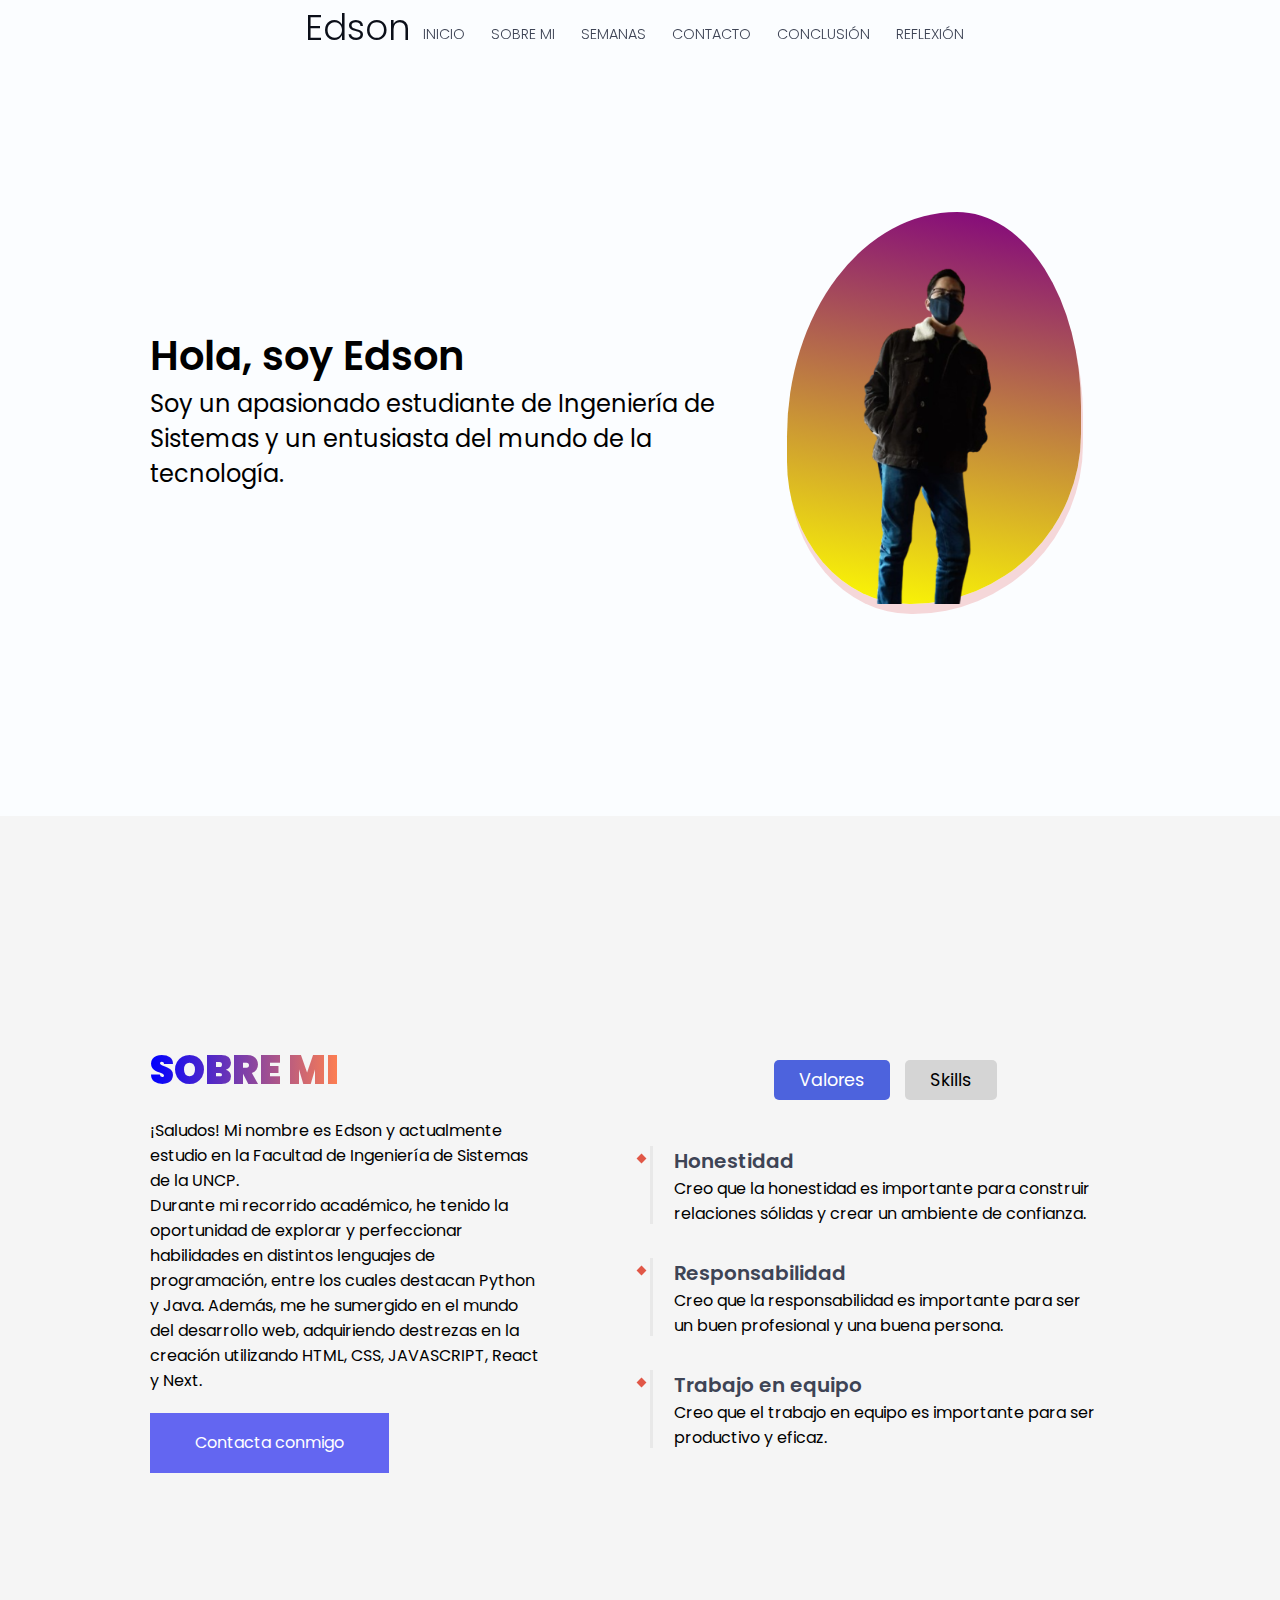
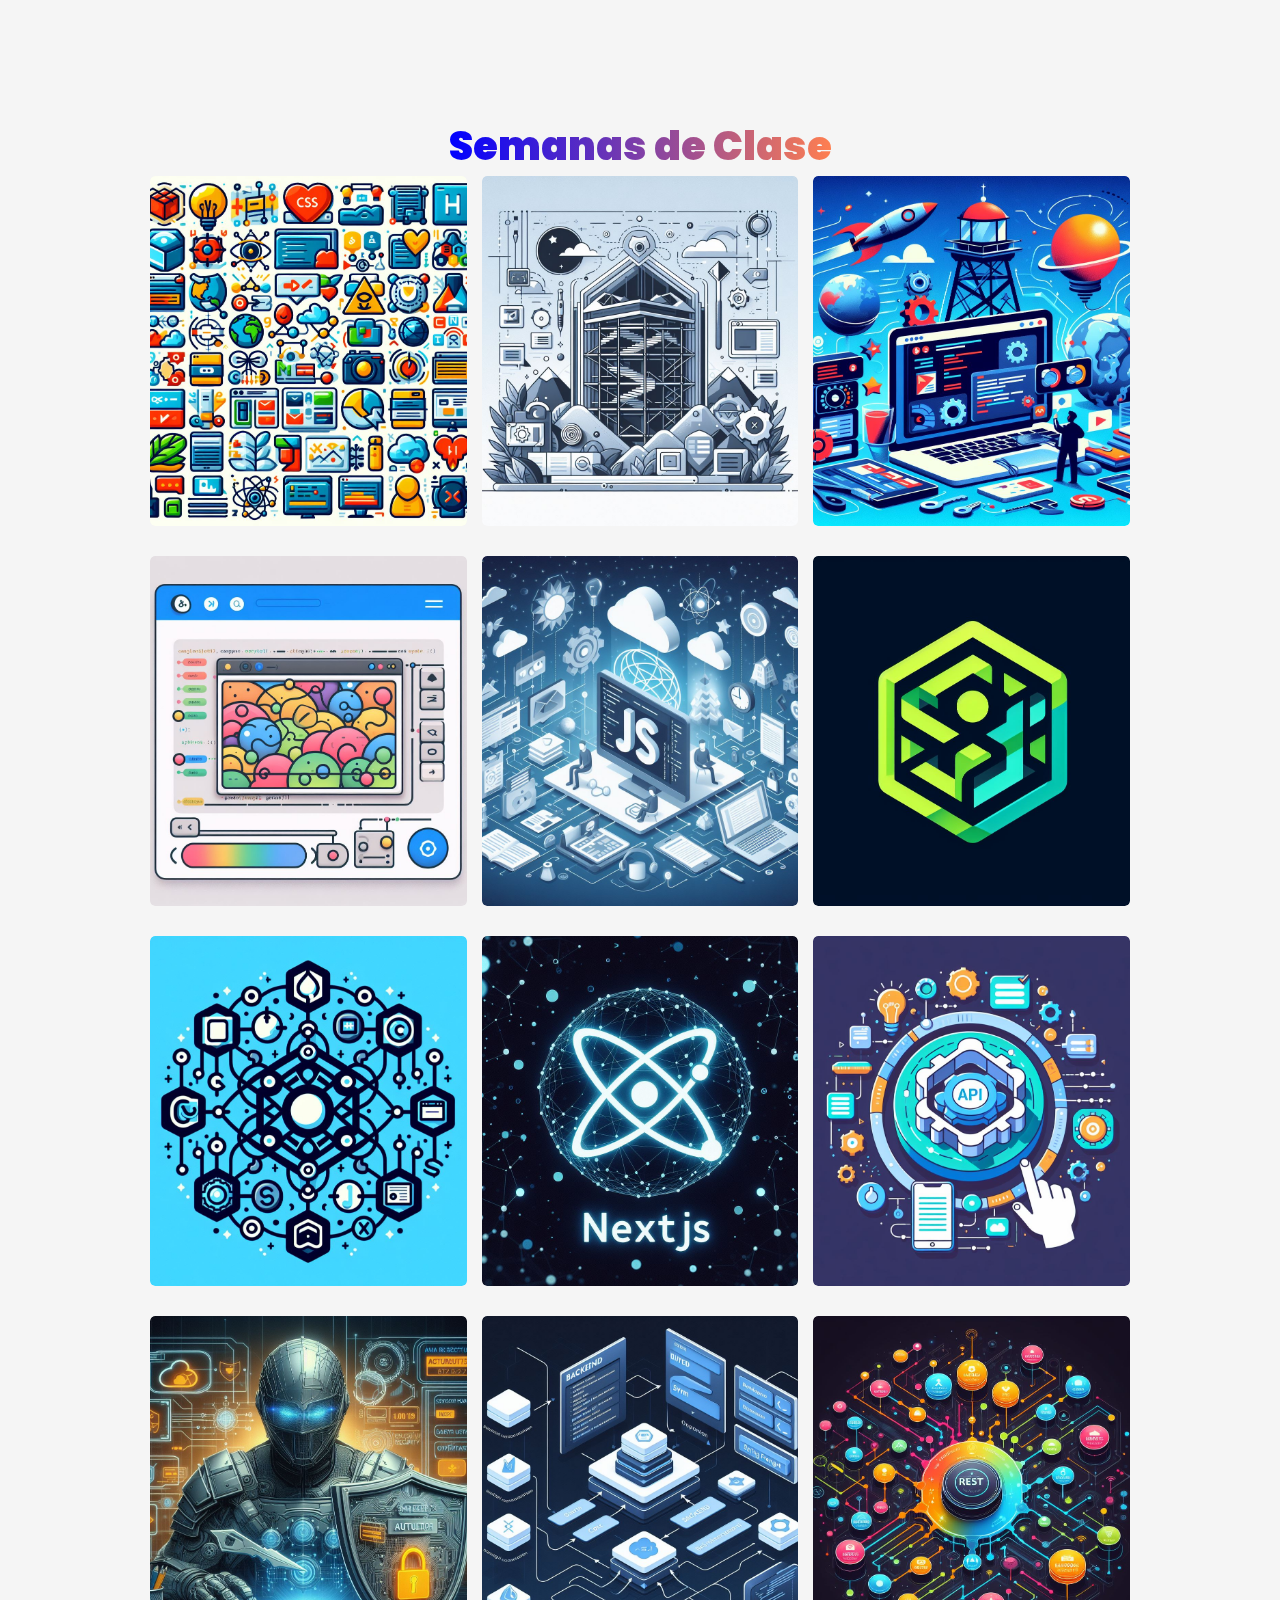
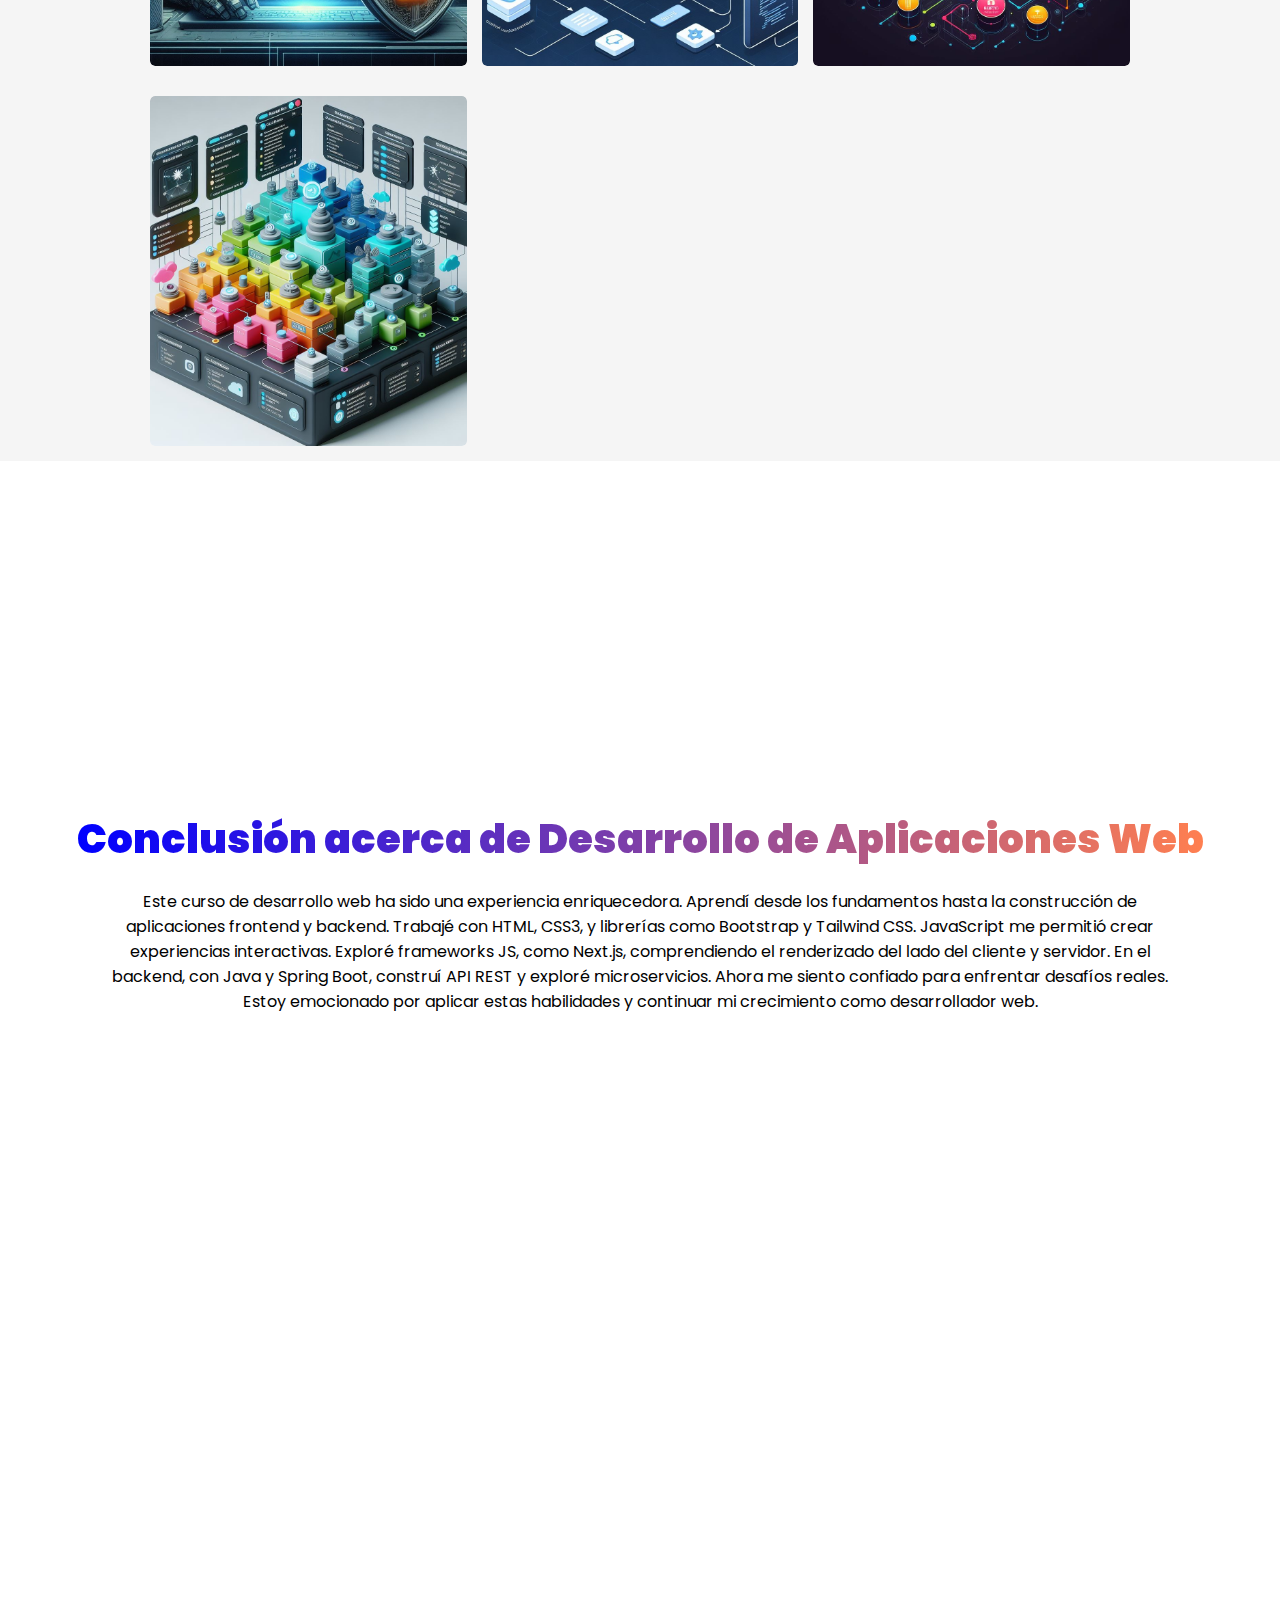
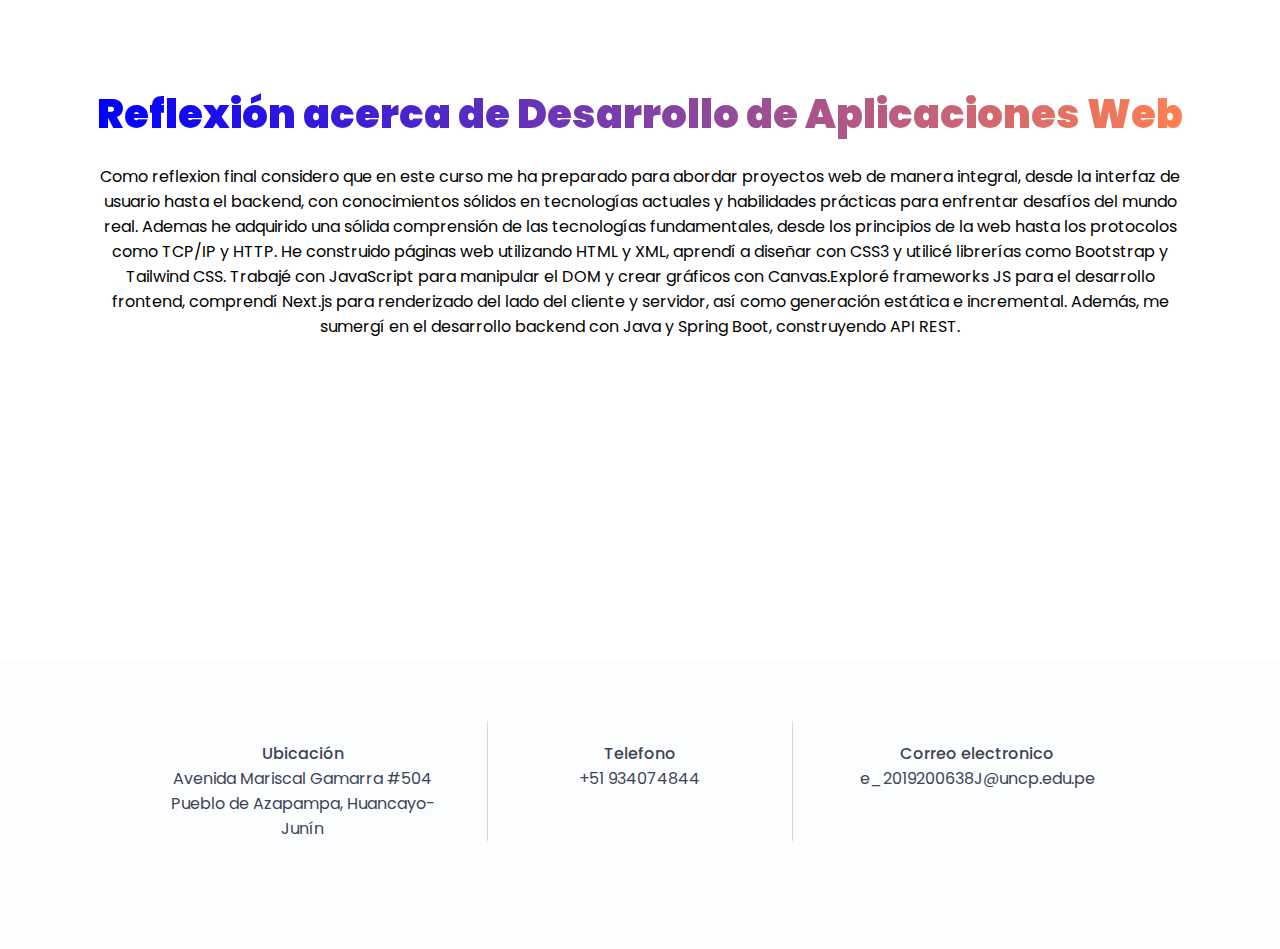
==== index.html @ ed5ff0eb "Add files via upload" ====
<!DOCTYPE html>
<html lang="en">

<head>
    <meta charset="UTF-8">
    <meta http-equiv="X-UA-Compatible" content="IE=edge">
    <meta name="viewport" content="width=device-width, initial-scale=1.0">
    <link rel="stylesheet" href="https://cdn.lineicons.com/4.0/lineicons.css" />
    <link rel="icon" href="./image/Favicon.ico" type="image/x-icon">
    <link rel="stylesheet" href="styles.css">
    <title>Portafolio Ambrosio Carrasco</title>
</head>

<body>
    <!-- Header I0 -->
    <header>
        <div class="portfolio-container">
            <div class="portfolio-row header-wrap">
                <div class="brand-name">
                    <a href="#about" class="logo">Edson</a>
                </div>
                <!-- Navegación I0 -->
                <div class="portfolio-navbar">
                    <ul>
                        <li>
                            <a href="#about" class="navbar-link">Inicio</a>
                        </li>
                        <li>
                            <a href="#resume" class="navbar-link">Sobre Mi</a>
                        </li>
                        <li>
                            <a href="#proyects" class="navbar-link">Semanas</a>
                        </li>
                        <li>
                            <a href="#contact" class="navbar-link">Contacto</a>
                        </li>
                        <li>
                            <a href="#conclusion" class="navbar-link">Conclusión</a>
                        </li>
                        <li>
                            <a href="#reflexion" class="navbar-link">Reflexión</a>
                        </li>
                    </ul>
                </div>
                <!-- Navegación IF -->
                <div class="navbar-toggle">
                    <i class="lni lni-grid-alt"></i>
                </div>
            </div>
        </div>
    </header>
    <!-- Header IF -->
    <!-- Sección Sobre Mi I0-->
    <section id="about">
        <div class="portfolio-container">
            <div class="portfolio-row about-content">
                <!-- Presentación e Introducción I0-->
                <div class="about-intro">
                    <div class="about-text">
                        <h1>Hola, soy Edson </h1>
                        <p>Soy un apasionado estudiante de Ingeniería de Sistemas y un entusiasta del mundo de la
                            tecnología.</p>
                    </div>
                </div>
                <!-- Presentación e Introducción IF-->
                <div class="about-image">
                    <img src="image/profile.png" alt="perfil">
                </div>
            </div>
        </div>
    </section>
    <!-- Sección Sobre Mi IF-->
    <!-- Descripción I0 -->
    <section id="resume">
        <div class="portfolio-container">
            <div class="portfolio-row">
                <!-- Descripción sobre mi I0 -->
                <div class="resume-intro">
                    <h2><strong>SOBRE MI</strong></h2>
                    <div class="resume-text">
                        <p>¡Saludos! Mi nombre es Edson y actualmente estudio en la Facultad de Ingeniería de Sistemas
                            de la UNCP. <br>
                            Durante mi recorrido académico, he tenido la oportunidad de explorar y perfeccionar
                            habilidades en distintos lenguajes de programación, entre los cuales destacan Python y Java.
                            Además, me he sumergido en el mundo del desarrollo web, adquiriendo destrezas en la creación
                            utilizando HTML, CSS, JAVASCRIPT, React y Next.</p>
                    </div>
                    <div class="hello-btn">
                        <a href="#contact">Contacta conmigo</a>
                    </div>
                </div>
                <!-- Descripción sobre mi IF-->
                <!-- Resumen Body I0-->
                <div class="resume-body">
                    <h2><strong>Valores y Skills</strong></h2>
                    <!-- Encabezado de las skills y valores -->
                    <div class="resume-heading">
                        <button class="btn active" type="button" data-id="valores">Valores</button>
                        <button class="btn" type="button" data-id="skills">Skills</button>
                    </div>
                    <!-- Pestaña de Valores y Skills -->
                    <div class="resume-tab active" id="valores">
                        <div class="qualification-content">
                            <h4 class="course">Honestidad</h4>
                            <p class="institution">Creo que la honestidad es importante para construir relaciones
                                sólidas y crear un ambiente de confianza.</p>
                        </div>
                        <div class="qualification-content">
                            <h4 class="course">Responsabilidad</h4>
                            <p class="institution">Creo que la responsabilidad es importante para ser un buen
                                profesional y una buena persona.</p>
                        </div>
                        <div class="qualification-content">
                            <h4 class="course">Trabajo en equipo</h4>
                            <p class="institution">Creo que el trabajo en equipo es importante para ser productivo y
                                eficaz.</p>
                        </div>
                    </div>
                    <div class="resume-tab" id="skills">
                        <div class="bar-content">
                            <div class="bar-heading">
                                <div class="bar-title">HTML</div>
                                <div class="bar-percentage">70%</div>
                            </div>
                            <div class="bar-progress">
                                <div class="progress-bar" style="width: 70%;"></div>
                            </div>
                        </div>
                        <div class="bar-content">
                            <div class="bar-heading">
                                <div class="bar-title">CSS</div>
                                <div class="bar-percentage">85%</div>
                            </div>
                            <div class="bar-progress">
                                <div class="progress-bar" style="width: 85%;"></div>
                            </div>
                        </div>
                        <div class="bar-content">
                            <div class="bar-heading">
                                <div class="bar-title">JavaScript</div>
                                <div class="bar-percentage">65%</div>
                            </div>
                            <div class="bar-progress">
                                <div class="progress-bar" style="width: 65%;"></div>
                            </div>
                        </div>
                        <div class="bar-content">
                            <div class="bar-heading">
                                <div class="bar-title">React</div>
                                <div class="bar-percentage">50%</div>
                            </div>
                            <div class="bar-progress">
                                <div class="progress-bar" style="width: 50%;"></div>
                            </div>
                        </div>
                    </div>
                    <!-- Pestana de valores y skills -->
                </div>
            </div>
        </div>
    </section>
    <!-- Descripción IF -->
    <!-- Las semanas I0-->
    <section id="proyects">
        <div class="portfolio-container">
            <div class="portfolio-row filter-wrap">
                <h2><strong>Semanas de Clase</strong></h2>

            </div>
            <!-- Semanas main I0 -->
            <div class="portfolio-wrapper">
                <!-- Semanas individuales agrupadas en filas -->
                <div class="portfolio-col">
                    <a href="semanas/semana1.html" class="portfolio-item desing">
                        <img src="image/S1.jpg" alt="">
                        <div class="portfolio-item-content">
                            <div class="portfolio-title">
                                <h4><strong>Semana 1</strong></h4>
                                <p>Fundamentos de las Tecnologías Web</p>
                            </div>
                        </div>
                    </a>
                </div>
                <div class="portfolio-col">
                    <a href="semanas/semana2.html" class="portfolio-item desing">
                        <img src="image/S2.jpg" alt="">
                        <div class="portfolio-item-content">
                            <div class="portfolio-title">
                                <h4><strong>Semana 2</strong></h4>
                                <p>Contrucción y Diseño de una paginaweb con html, xml y css</p>
                            </div>
                        </div>
                    </a>
                </div>
                <div class="portfolio-col">
                    <a href="semanas/semana3.html" class="portfolio-item desing">
                        <img src="image/S3.jpg" alt="">
                        <div class="portfolio-item-content">
                            <div class="portfolio-title">
                                <h4><strong>Semana 3</strong></h4>
                                <p>Desarrollo de página web Front-End con CSS Bootstrap y Tailwind</p>
                            </div>
                        </div>
                    </a>
                </div>
                <div class="portfolio-col">
                    <a href="semanas/semana4.html" class="portfolio-item desing">
                        <img src="image/S4.jpg" alt="">
                        <div class="portfolio-item-content">
                            <div class="portfolio-title">
                                <h4><strong>Semana 4</strong></h4>
                                <p>Desarrollo de páginas web Front-End con JavaScript</p>
                            </div>
                        </div>
                    </a>
                </div>
                <div class="portfolio-col">
                    <a href="semanas/semana5.html" class="portfolio-item desing">
                        <img src="image/S5.jpg" alt="">
                        <div class="portfolio-item-content">
                            <div class="portfolio-title">
                                <h4><strong>Semana 5</strong></h4>
                                <p>Desarrollo de páginas web Front-End con JavaScript</p>
                            </div>
                        </div>
                    </a>
                </div>
                <div class="portfolio-col">
                    <a href="semanas/semana6.html" class="portfolio-item desing">
                        <img src="image/S6.jpg" alt="">
                        <div class="portfolio-item-content">
                            <div class="portfolio-title">
                                <h4><strong>Semana 6</strong></h4>
                                <p>Desarrollar aplicaciones con Eventos, Condicionales y Bucles con Framework JS</p>
                            </div>
                        </div>
                    </a>
                </div>
                <div class="portfolio-col">
                    <a href="semanas/semana7.html" class="portfolio-item desing">
                        <img src="image/S7.jpg" alt="">
                        <div class="portfolio-item-content">
                            <div class="portfolio-title">
                                <h4><strong>Semana 7</strong></h4>
                                <p>'PRIMER CONSOLIDADO</p>
                            </div>
                        </div>
                    </a>
                </div>
                <div class="portfolio-col">
                    <a href="semanas/semana9.html" class="portfolio-item desing">
                        <img src="image/S9.jpg" alt="">
                        <div class="portfolio-item-content">
                            <div class="portfolio-title">
                                <h4><strong>Semana 9</strong></h4>
                                <p>Next JS – CSR / SSR
                                </p>
                            </div>
                        </div>
                    </a>
                </div>
                <div class="portfolio-col">
                    <a href="semanas/semana10.html" class="portfolio-item desing">
                        <img src="image/S10.jpg" alt="">
                        <div class="portfolio-item-content">
                            <div class="portfolio-title">
                                <h4><strong>Semana 10</strong></h4>
                                <p>Next JS – CSR / SSR: Static Generate – Static Regeneratión </p>
                            </div>
                        </div>
                    </a>
                </div>
                <div class="portfolio-col">
                    <a href="semanas/semana11.html" class="portfolio-item desing">
                        <img src="image/S11.jpg" alt="">
                        <div class="portfolio-item-content">
                            <div class="portfolio-title">
                                <h4><strong>Semana 11</strong></h4>
                                <p>Server Side Props: Next Auth</p>
                            </div>
                        </div>
                    </a>
                </div>
                <div class="portfolio-col">
                    <a href="semanas/semana12.html" class="portfolio-item desing">
                        <img src="image/S12.jpg" alt="">
                        <div class="portfolio-item-content">
                            <div class="portfolio-title">
                                <h4><strong>Semana 12</strong></h4>
                                <p>Desarrollo backend: Desarrollar Aplicaciones con Spring Core y Spring Boot
                            </div>
                        </div>
                    </a>
                </div>
                <div class="portfolio-col">
                    <a href="semanas/semana13.html" class="portfolio-item desing">
                        <img src="image/S13.jpg" alt="">
                        <div class="portfolio-item-content">
                            <div class="portfolio-title">
                                <h4><strong>Semana 13</strong></h4>
                                <p>Desarrollar API Rest con Spring.</p>
                            </div>
                        </div>
                    </a>
                </div>
                <div class="portfolio-col">
                    <a href="semanas/semana14.html" class="portfolio-item desing">
                        <img src="image/S14.jpg" alt="">
                        <div class="portfolio-item-content">
                            <div class="portfolio-title">
                                <h4><strong>Semana 14</strong></h4>
                                <p>Registro de Microservicios en Eureka:Consumo de un Microservicio </p>
                            </div>
                        </div>
                    </a>
                </div>
            </div>
            <!-- Semanas main IF -->
        </div>
    </section>
    <!-- Las semanas IF-->
    <!-- CONCLUSIONES -->
    <section id="conclusion" class="centrado">
        <h2><strong>Conclusión acerca de Desarrollo de Aplicaciones Web </strong></h2>
        <p>
            Este curso de desarrollo web ha sido una experiencia enriquecedora. Aprendí desde los fundamentos hasta la
            construcción de aplicaciones frontend y backend. Trabajé con HTML, CSS3, y librerías como Bootstrap y
            Tailwind CSS. JavaScript me permitió crear experiencias interactivas.
            Exploré frameworks JS, como Next.js, comprendiendo el renderizado del lado del cliente y servidor. En el
            backend, con Java y Spring Boot, construí API REST y exploré microservicios. Ahora me siento confiado para
            enfrentar desafíos reales. Estoy emocionado por aplicar estas habilidades y continuar mi crecimiento como
            desarrollador web.
        </p>
    </section>
    <!-- REFLEXIONES -->
    <section id="reflexion" class="centrado">
        <h2><strong>Reflexión acerca de Desarrollo de Aplicaciones Web</strong></h2>
        <p> Como reflexion final considero que en este curso me ha preparado para abordar proyectos web de manera
            integral, desde la interfaz de usuario
            hasta el backend, con conocimientos sólidos en tecnologías actuales y habilidades prácticas para enfrentar
            desafíos del mundo real.
            Ademas he adquirido una sólida comprensión de las tecnologías fundamentales, desde los principios de la web
            hasta
            los protocolos como TCP/IP y HTTP. He construido páginas web utilizando HTML y XML, aprendí a diseñar con
            CSS3 y utilicé librerías como Bootstrap y Tailwind CSS. Trabajé con JavaScript para manipular el DOM y crear
            gráficos con Canvas.Exploré frameworks JS para el desarrollo frontend, comprendí Next.js para renderizado
            del lado del cliente y servidor, así como generación estática e incremental. Además, me sumergí en el
            desarrollo backend con Java y Spring Boot, construyendo API REST.
        </p>
        <h4><strong></strong></h4>
    </section>
    <!-- Contact I0 -->
    <section id="contact">
        <div class="portfolio-container">
            <div class="contact-general">
                <h2><strong>Ponerse en Contacto</strong></h2>
                <div class="contact-card">
                    <div class="icon">
                        <i class="lni lni-map-marker"></i>
                    </div>
                    <div class="contact-content">
                        <h5>Ubicación</h5>
                        <span> Avenida Mariscal Gamarra #504 Pueblo de Azapampa, Huancayo-Junín</span>
                    </div>
                </div>
                <div class="contact-card">
                    <div class="icon">
                        <i class="lni lni-phone"></i>
                    </div>
                    <div class="contact-content">
                        <h5>Telefono</h5>
                        <span> +51 934074844</span>
                    </div>
                </div>
                <div class="contact-card">
                    <div class="icon">
                        <i class="lni lni-envelope"></i>
                    </div>
                    <div class="contact-content">
                        <h5>Correo electronico</h5>
                        <span> e_2019200638J@uncp.edu.pe</span>
                    </div>
                </div>
            </div>

        </div>
    </section>
    <!-- Contact IF -->
    <script src="scripts.js"></script>
</body>

</html>
---- styles.css ----
@import url('https://fonts.googleapis.com/css2?family=Poppins:wght@400;600;800&display=swap');

html {
    scroll-behavior: smooth;
}

/*======== Using Css Custom Variables =========*/
body.dark {
    --bg-color1: #0b0f19;
    --bg-color2: #1c1e2a;
    --color1: #FFF;
    --color2: #DDD;
}

body:not(.dark) {
    --bg-color1: #fbfdff;
    --bg-color2: #f5f5f5;
    --color1: #3e4455;
    --color2: #000;
}

/*======= Universal CSS Properties =======*/
*,
::after,
::before {
    box-sizing: border-box;
    margin: 0;
    padding: 0;
}


a {
    text-decoration: none;
    outline: none;
}

li {
    list-style: none;
}

h1 {
    font-size: 3rem;
    color: var(--color1);
    font-weight: 600;
}

h2 {
    font-size: 2.5rem;
    color: var(--color1);
    font-weight: 600;
    text-align: center;
}

h4 {
    font-size: 1.25rem;
    color: var(--color1);
    font-weight: 600;
}

h6 {
    font-size: 1rem;
}

p {
    color: var(--color1);
}

p strong {
    font-weight: 500;
    color: var(--color2);
}

img {
    width: 100%;
    object-fit: cover;
    vertical-align: middle;
}

body {
    font-family: 'Poppins', sans-serif;
}

h1,
h2,
h4,
h6,
h1 strong,
h2 strong,
h4 strong,
h6 strong {
    text-wrap: balance;
}

/* Wrapper */
.portfolio-container {
    max-width: 1070px;
    margin: 0 auto;
    padding: 0vh 5vh;
    display: flex;
    flex-direction: column;
    align-items: center;
    justify-content: center;
}

.portfolio-row {
    display: flex;
    flex-wrap: wrap;
}

/* Barra de Navegación */
header {
    left: 0;
    right: 0;
    z-index: 20;
    transition: .0s;
    padding: 15px;
    position: fixed;
    background-color: var(--bg-color1);

}

header .portfolio-row.header-wrap {
    justify-content: space-between;
    
}

header.abajo {
    background: #000;
    padding: 15px 20px;
}

header.abajo .logo, header.abajo ul li a {
    color: white;
}

.brand-name a {
    font-size: 2.25rem;
    font-weight: 300;
    color: #0b0f19;
}

.portfolio-navbar {
    display: none;
    font-size: 1.5rem;
}

.navbar-link a {
    font-size: 2.25re;
}

.navbar-toggle i {
    font-size: 2rem;
    line-height: 20px;
    cursor: pointer;
    color: cyan;
}

/* Menu Responsivo */
.portfolio-navbar.show {
    display: block;
    position: absolute;
    background-color: rgb(236, 241, 256);
    width: 100%;
    left: 0;
    top: 60px;
    padding: 15px;
    border-top: 5px solid #000;
    text-align: center;
}

.portfolio-navbar ul li {
    display: block;
}

.portfolio-navbar ul li a {
    color: #000;
    text-transform: uppercase;
    font-weight: 300;
    font-size: 0.9rem;
    line-height: 45px;
}

/* Sobre mi sección */
#about {
    padding-top: 100px;
    background-color: var(--bg-color1);
    position: relative;
    z-index: 1;
    display: flex;
    flex-direction: column;
    /* Asegura que los elementos se apilen verticalmente */
    align-items: center;
    /* Centrado horizontal */
}

.about-content {
    /* align-items: center; */
    width: 100%;
    display: flex;
    flex-wrap: wrap;
    align-items: center;
    /* Centrado vertical */
    justify-content: center;
    /* Centrado horizontal */
}

.about-intro {
    margin: 3rem 0;
    width: 100%;
    order: 2;
    text-align: center;
}

.about-text h3 {
    color: var(--color1);
    margin-bottom: 10px;
}
.about-text h1 {
    font-size: 2.5rem;
    color: #000;
}
.about-text p {
    font-size: 1.5rem;
    color: #000;
}

/* Encabezado principal CSS */

h1 strong,
h2 strong {
    background-image: linear-gradient(to right, #0000FF, #FF7F50 100%);
    -webkit-text-fill-color: transparent;
    -webkit-background-clip: text;
    background-clip: text;

}

/* Imagen de Perfil */
.about-image {
    width: 30%;
    order: 1;
    position: relative;
    z-index: 2;
    transition-duration: 0.4s;
    cursor: pointer;
    margin: 0 auto;
}

.about-image::before {
    position: absolute;
    width: 100%;
    height: 100%;
    content: '';
    background-image: linear-gradient(11deg, #FFFF00, #800080 100%);
    z-index: -1;
    transition: all .5s ease-in-out;
    border-radius: 100% 73% 100% 72% / 99% 86% 75% 63%;
    box-shadow: 2px 10px 0px 0px rgba(216, 19, 19, 0.16);
}

.about-image:hover {
    transform: translateY(-10.5px);
}

/* Estilo para el resumen de mi */
#resume {
    padding: 60px 0;
    background-color: var(--bg-color2);
    z-index: 2;
    position: relative;
    max-width: 100%;
    margin: 0 auto;
    display: flex;
    flex-direction: column;
    justify-content: center;
    align-items: center;
    height: 100vh;
}

.resume-intro {
    width: 100%;
}

.resume-text {
    margin-top: 18px;

}

.resume-text p {
    color: #000;
}

.hello-btn {
    justify-content: center;
}

.hello-btn a {
    display: inline-block;
    margin: 20px 0;
    padding: 15px 45px;
    color: #FFF;
    background-color: #6366f1;
    line-height: 30px;
    transition: all 0.3s ease-out 0s;
}

.hello-btn a:hover {
    background-color: #293b5f;
}

/* Cuerpo del resumen */
.resume-body {
    width: 100%;
    margin-top: 20px;
}

.resume-heading {
    display: flex;
    flex-wrap: wrap;
    justify-content: center;
    align-items: center;
}

.btn {
    position: relative;
    padding: 0 10px;
    background-color: #d5d5d5;
    font-size: 1.1rem;
    border-radius: 5px;
    line-height: 40px;
    color: #000;
    cursor: pointer;
    border: 0;
    font-family: 'Poppins', sans-serif;
    margin-top: 1rem;
    transition: .4s;
}

.btn:not(:last-child) {
    margin-right: 15px;
}

.btn:hover,
.btn.active {
    background-color: #4d63dd;
    color: #FFF;
}

/* Pestañas de Resume */
.resume-tab {
    display: none;
}

.resume-tab.active {
    display: block;
    animation: fadeIn 1s ease;
}

@keyframes fadeIn {
    0% {
        opacity: 0;
    }

    100% {
        opacity: 1;
    }
}

/* Contenido de calificación */
.qualification-content {
    position: relative;
    padding: 1rem 2.1rem;
}

.qualification-content::after {
    position: absolute;
    content: "";
    height: 7px;
    width: 7px;
    left: 8px;
    top: 25px;
    transform: rotate(45deg);
    background: #e15747;
}

.qualification-content::before {
    content: "";
    height: 70%;
    width: 3px;
    left: 10px;
    position: absolute;
    background: #e8e8e8;
}

.qualification-content p {
    color: #000;
}

/* Estilo para la barra de progreso de habilidades */
.bar-content {
    margin-bottom: 15px;
}

.bar-heading {
    display: flex;
    flex-wrap: wrap;
    justify-content: space-between;
    padding: 20px 0;
}

.bar-title,
.bar-percentage {
    color: var(--color1);
    /* Asegúrate de que var(--color1) esté definido o reemplázalo con un color específico */
}

.bar-progress {
    display: flex;
    background-color: #e9eeef;
    height: 8px;
    border-radius: 5px;
}

.progress-bar {
    width: 0;
    display: flex;
    position: relative;
    transition-delay: 1.5s;
    /* Solo un delay, el anterior es innecesario */
    background-color: #75a9d6;
    border-top-left-radius: 5px;
    border-bottom-left-radius: 5px;
}

.resume-tab.active .progress-bar {
    animation: progress 1500ms ease-in 1;
}

@keyframes progress {
    from {
        width: 0;
    }
}

/* Estilos Semanas */
#proyects {
    padding-left: 0%;
    background-color: var(--bg-color2);

}

.filter-wrap {
    flex-direction: column;
    justify-content: center;
    align-items: center;
}

/* Semanas  */
/* Estilo para la rejilla de semanas */
.portfolio-wrapper {
    display: flex;
    justify-content: center;
    flex-wrap: wrap;
    gap: 15px;
}

/* Estilo para cada columna de semana */
.portfolio-col {
    position: relative;
    cursor: pointer;
    overflow: hidden;
    border-radius: 5px;
    transition: transform 0.3s ease-in-out;
    width: calc(50% - 15px);
    margin-bottom: 15px;
}

/* Estilo para la imagen de cada semana */
.portfolio-item img {
    border-radius: 5px 5px 0 0;
    height: 250px;
    width: 100%;
    object-fit: cover;
}

/* Estilo para el contenido emergente de cada semana */
.portfolio-item-content {
    position: absolute;
    left: 0;
    top: 0;
    right: 0;
    bottom: 0;
    background-color: rgba(16, 16, 16, 0.5);
    transition: 0.5s;
    transform: scale(1.15);
    opacity: 0;
}

/* Estilo para el título de cada semana */
.portfolio-title {
    position: absolute;
    bottom: 0;
    left: 0;
    right: 0;
    padding: 15px;
    text-align: center;
    opacity: 0;
    transition: 0.6s;
}

/* Efecto de transición al pasar el ratón sobre cada semana */
.portfolio-col:hover .portfolio-item-content {
    opacity: 1;
    transform: scale(1);
}

.portfolio-col:hover .portfolio-title {
    bottom: 30%;
    opacity: 1;
}

.portfolio-title h4,
p {
    color: #FFF;
}

/* Contacto */
#contact {
    background-color: var(--bg-color1);
    padding: 60px 0;
}

.contact-general {
    display: grid;
    grid-template-columns: repeat(1, 1fr);
    gap: 2rem;
    margin-bottom: 3rem;
}

.contact-card {
    text-align: center;
}

.contact-card .icon i {
    font-size: 2.5rem;
    color: var(--color1);
}

.contact-content {
    margin-top: 20px;
}

.contact-content h5 {
    font-size: 1rem;
    color: var(--color1);
    font-weight: 500;
}

.contact-content span {
    color: var(--color1);
}

.centrado p {
    color: #000;
    margin-right: 100px;
    margin-left: 100px;
    margin-top: 20px;
}


/* Para dispositivos Grandes (768px a más ) */
@media (min-width:768px) {

    /* Caracteristicas Universales */
    h1 {
        font-size: 2.5rem;
    }

    h2 {
        font-size: 2.5rem;
        text-align: unset;
        color: var(--color1);
        font-weight: 600;
    }

    /* Header responsive */
    header {
        background-color: transparent;
        position: fixed;
        padding: 0 15px;

    }
    header.abajo {
        background: #000;
        padding: 15px 20px;
    }
    
    header.abajo .logo, header.abajo ul li a {
        color: white;
    }
    .navbar-toggle i {
        display: none;
        justify-content: center;
    }

    .portfolio-navbar {
        display: block;
        margin: 2px;

    }

    .portfolio-navbar ul li {
        display: inline-block;
        padding: 0 10px;
    }

    .portfolio-navbar ul li a {
        color: var(--color1);
        line-height: 65px;
    }

    /* Sobre mi seccion responsive */
    #about {
        padding: 212px 0 212px 0;
        position: relative;
        z-index: 1;
    }

    .about-intro {
        width: 60%;
        margin: 0;
        order: 1;
        text-align: unset;
    }

    /* Imagen perfil responsive */
    .about-image {
        width: 30%;
        order: 2;
    }

    /* Intro Responsive */
    .resume-intro {
        width: 50%;
        padding-right: 6.25rem;
    }

    /* cuerpo del resumen */
    .resume-body {
        width: 50%;
        margin-top: 0;
        min-height: 400px;
    }

    .resume-body h2 {
        display: none;
    }

    .resume-heading {
        padding: 20px 0;
    }

    .btn {
        padding: 0 25px;
        margin-top: 0;
        margin-bottom: 10px;
    }

    .qualification-content::after {
        left: -2px;
    }

    .about-image::before {
        left: 0;
    }

    .bar-content {
        margin-bottom: 0;
    }

    /* Contact */
    .contact-general {
        grid-template-columns: repeat(3, 1fr);
    }

    .contact-general h2 {
        display: none;
    }

    .contact-card:nth-of-type(2) {
        border-left: 1px solid #d9d9d9;
        border-right: 1px solid #d9d9d9;
    }

    .centrado {
        display: flex;
        flex-direction: column;
        align-items: center;
        justify-content: center;

        text-align: center;

    }

    .reflexion p {
        color: #000;
        padding: 40%;
    }

    h1,
    h2,
    h4,
    h6,
    h1 strong,
    h2 strong,
    h4 strong,
    h6 strong {
        text-wrap: balance;
    }


    @media (min-width:768px) {
        .portfolio-wrapper {
            display: grid;
            grid-template-columns: repeat(3, 1fr);
            /* Cambiado para mostrar 2 semanas por fila */
            gap: 15px;
            margin: 0 auto;
            max-width: 1070px;
            justify-content: center;
        }

        .portfolio-col {
            width: 100%;
            /* O 50% si deseas dos semanas por fila */
            flex-basis: 100%;
            /* O 50% si deseas dos semanas por fila */
            flex-grow: 1;
            margin-bottom: 15px;
            align-items: center;
        }

        .portfolio-item img {
            /* Ajusta los estilos de la imagen de cada semana en pantallas más grandes */
            border-radius: 5px;
            height: 350px;
            width: 100%;
            object-fit: cover;
        }

        .resume-intro {
            width: 50%;
            padding-right: 6.25rem;
            clear: both;
            /* Añadido para evitar la superposición */
        }

        .centrado {
            display: flex;
            flex-direction: column;
            align-items: center;         
            height: 100vh;
            text-align: center;

        }

    }
}

@media (max-width: 768px) {
    .brand-name a {
        font-size: 2rem;
        padding-right: 20px;
        /* Tamaño de fuente más pequeño para pantallas más pequeñas */
    }
    header.abajo
    .portfolio-container h1,
    p {
        font-size: 1.5rem;
    }

    .resume h2,
    p,
    h2 strong {
        font-size: 1.5rem;
    }

    .proyects h2,
    h4,
    p {
        color: #000;
        font-size: 1rem;
    }

    .centrado {
        display: flex;
        flex-direction: column;
        align-items: center;

        height: 100vh;
        text-align: center;
    }

}
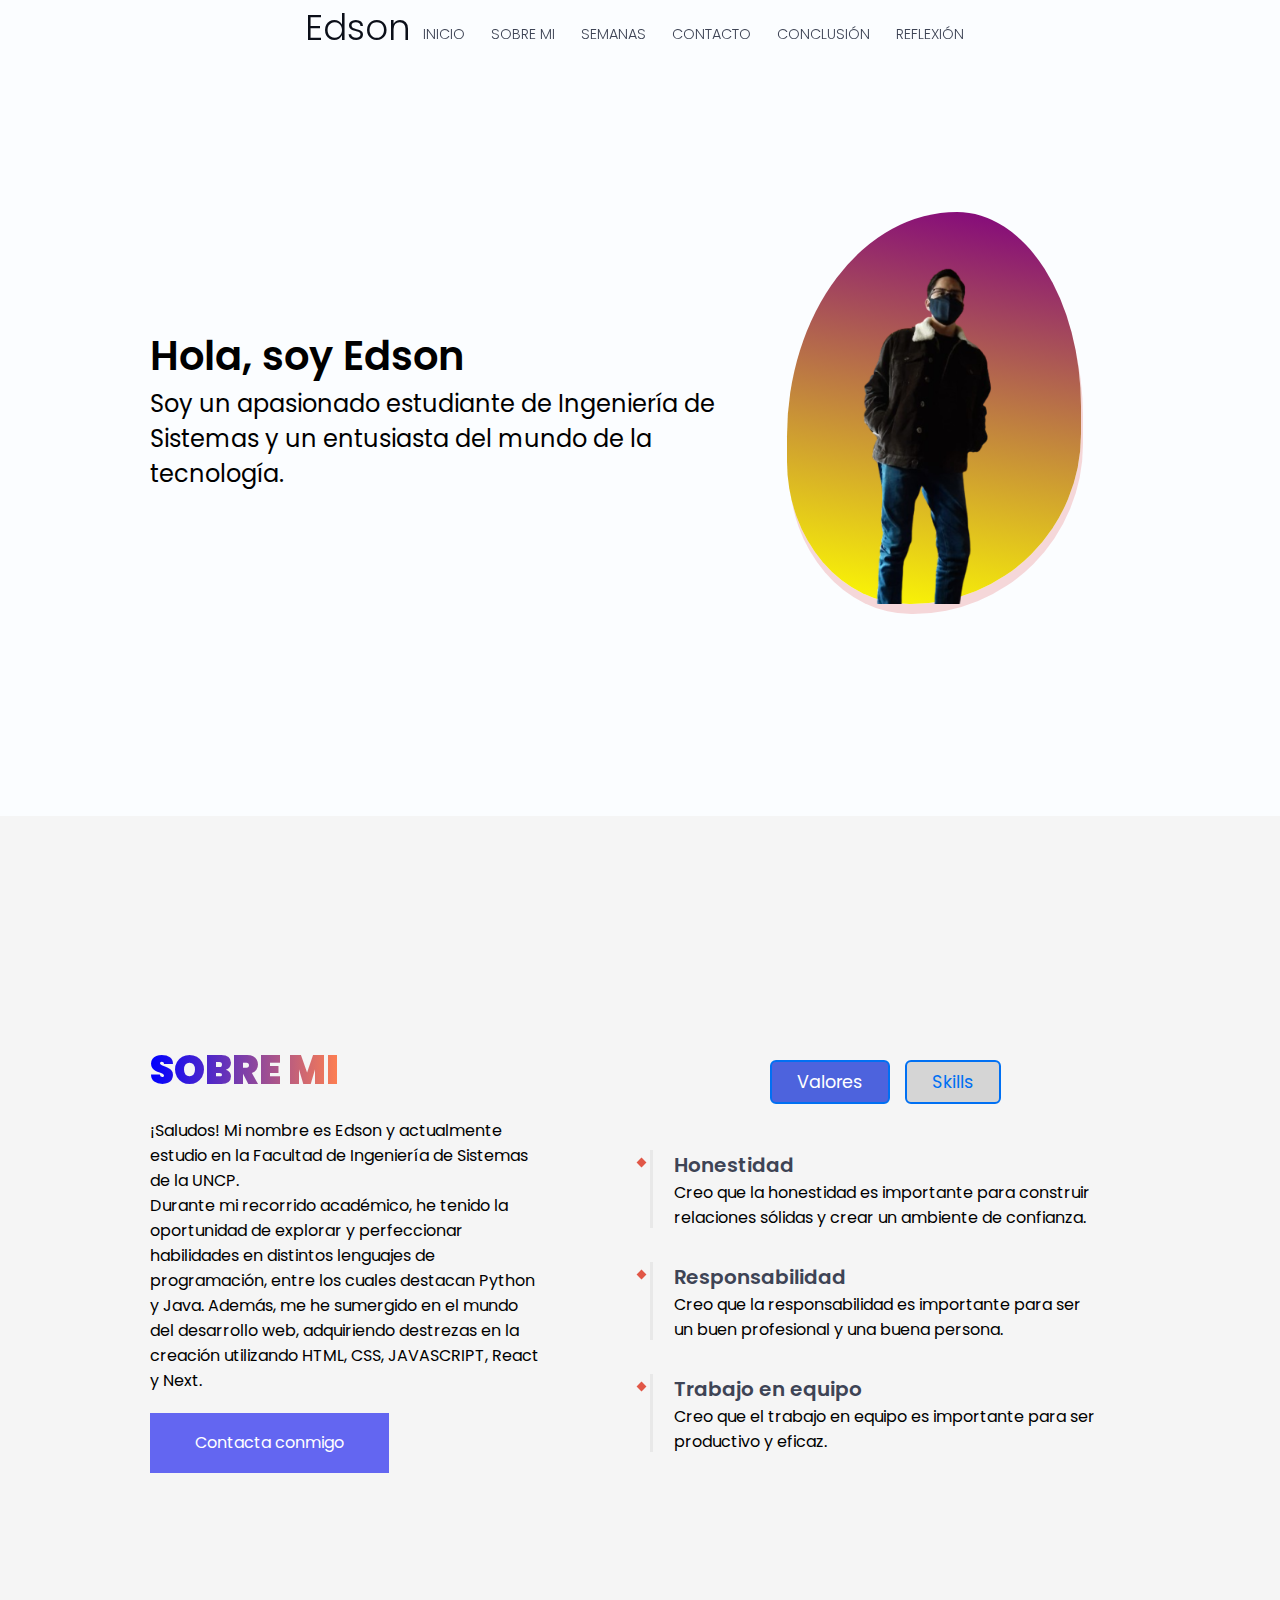
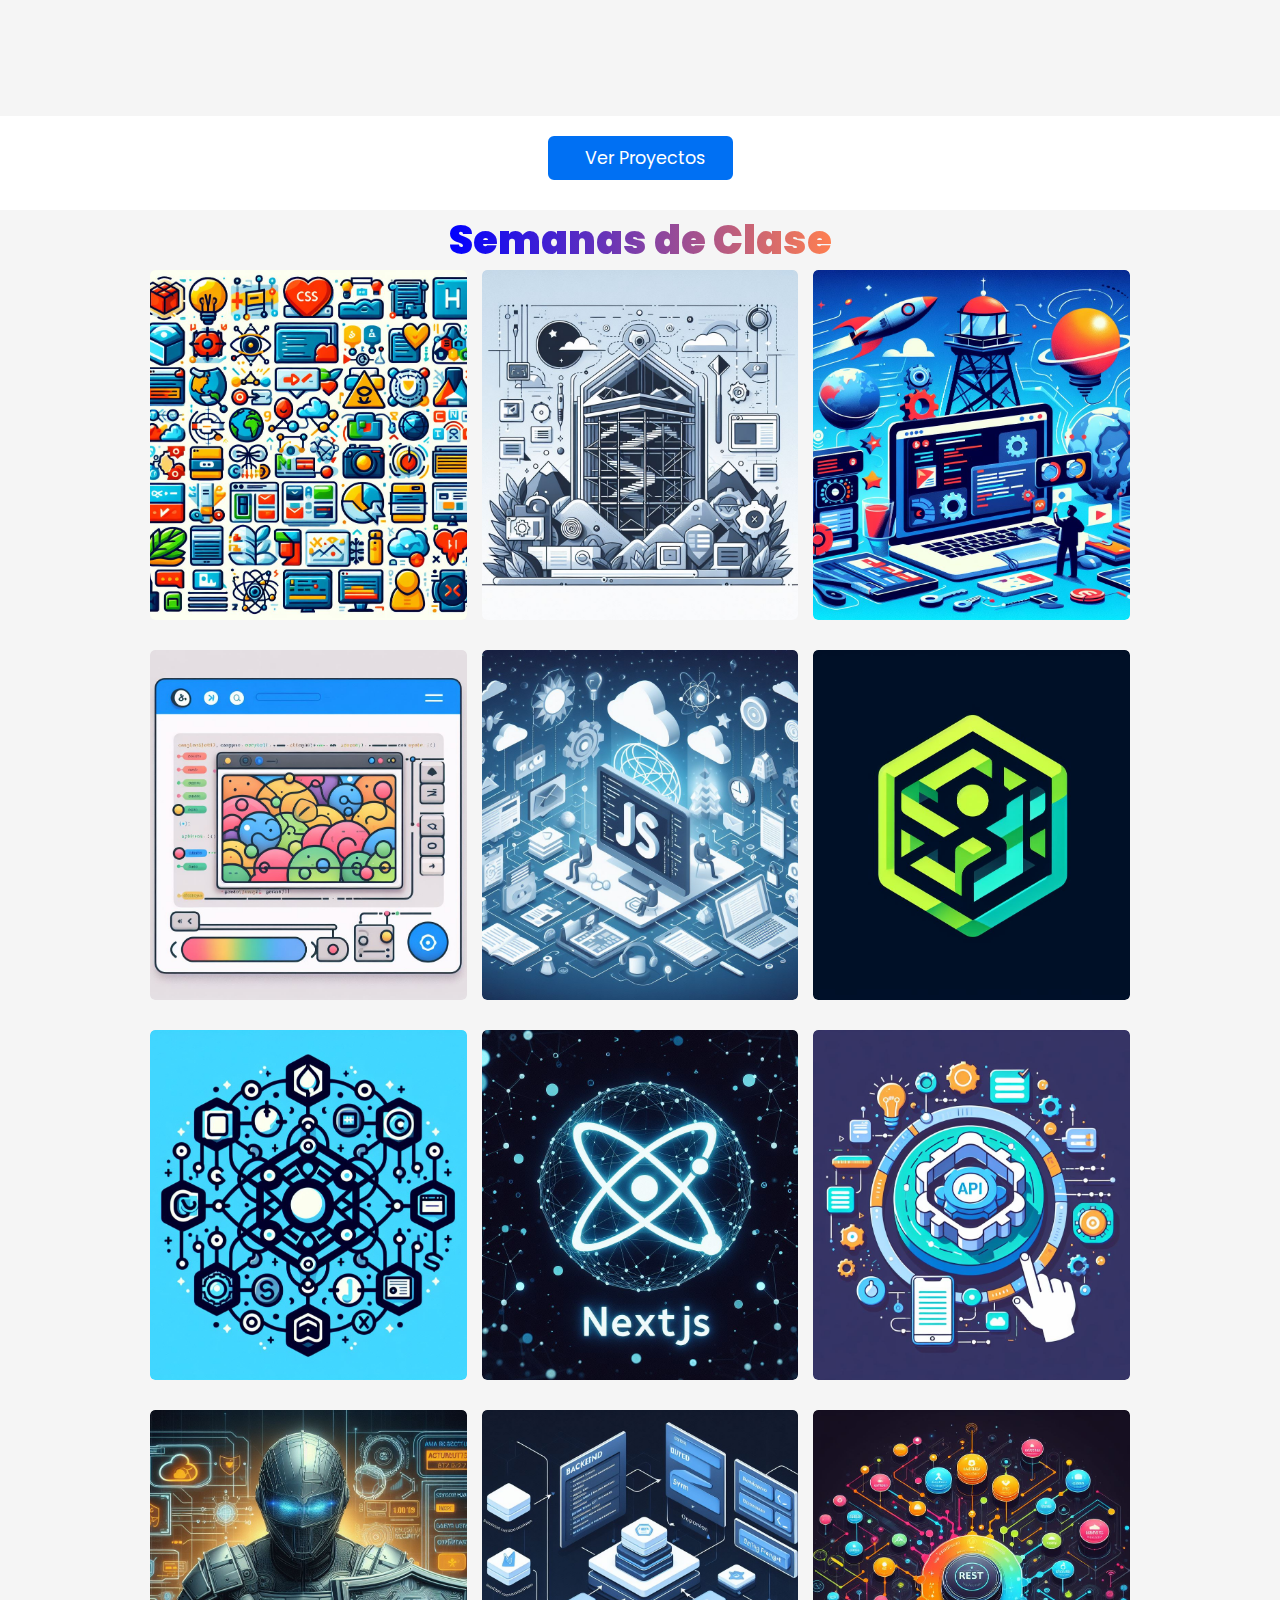
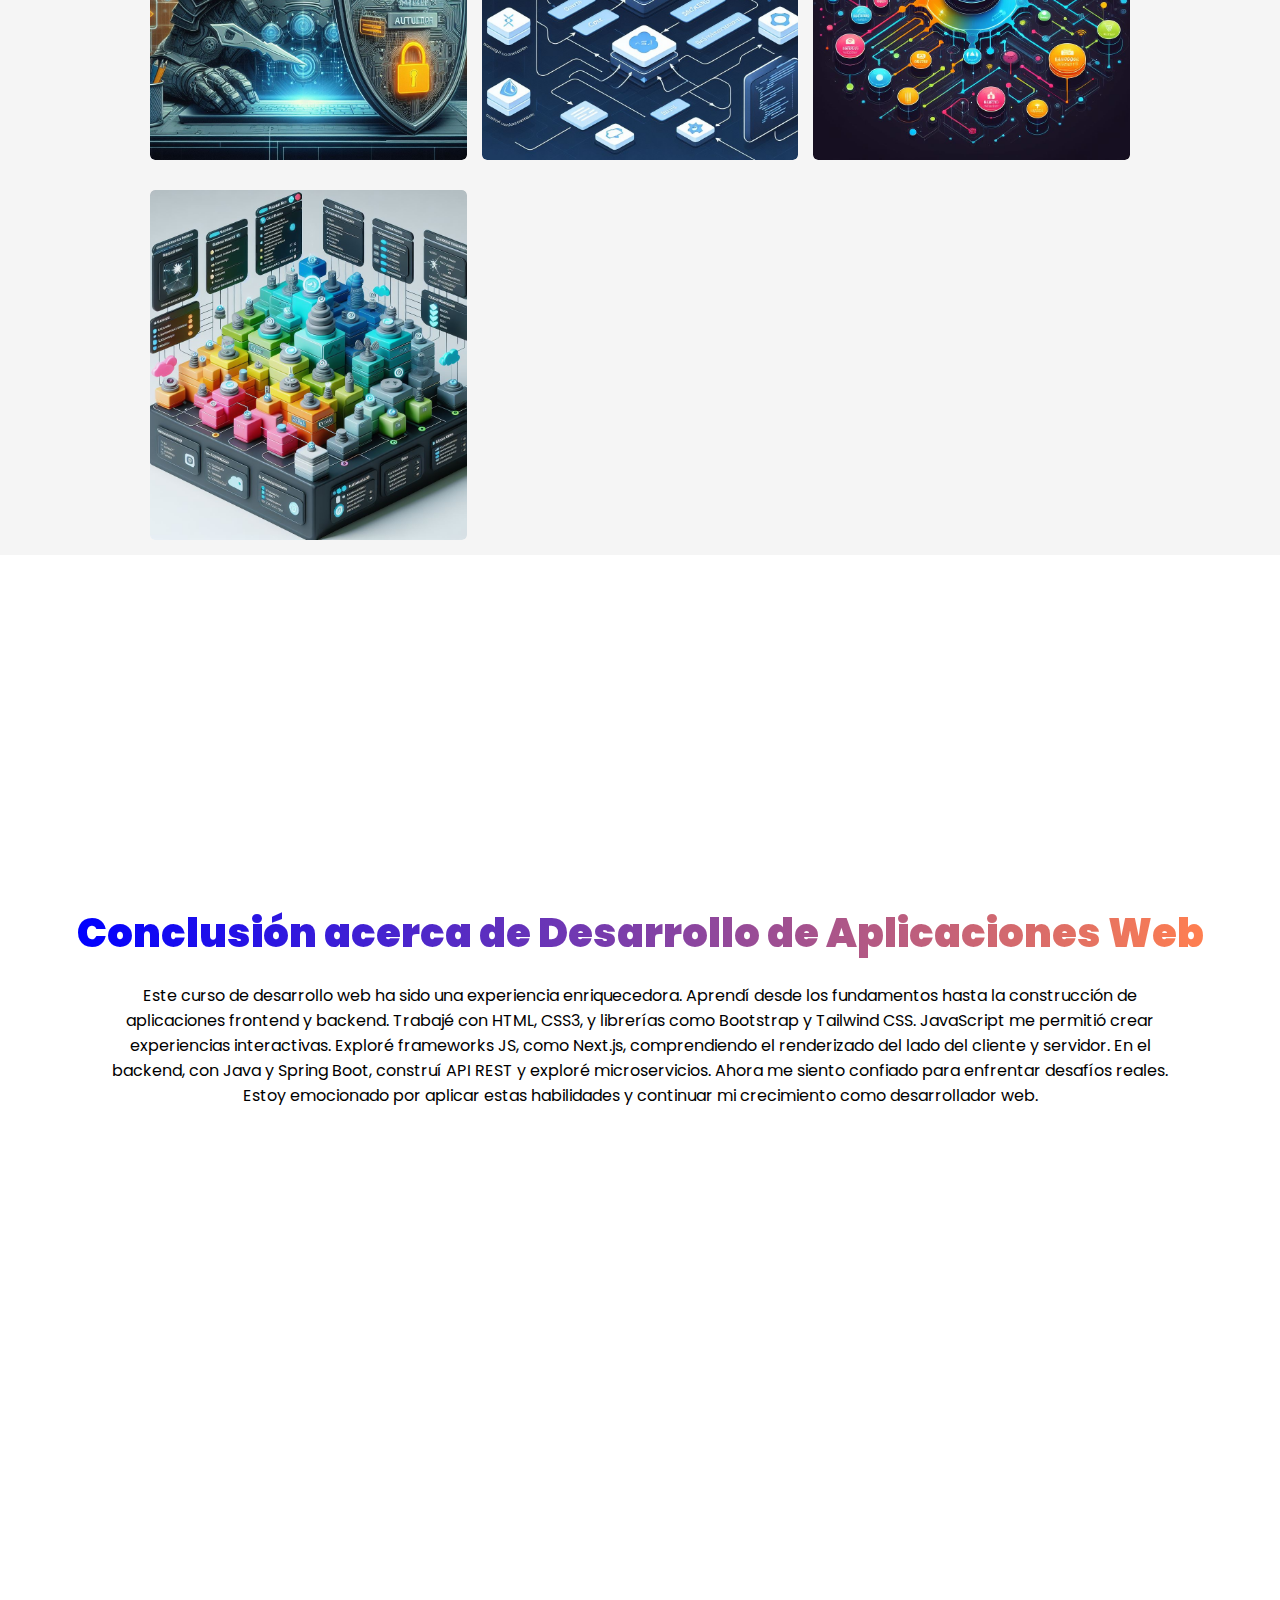
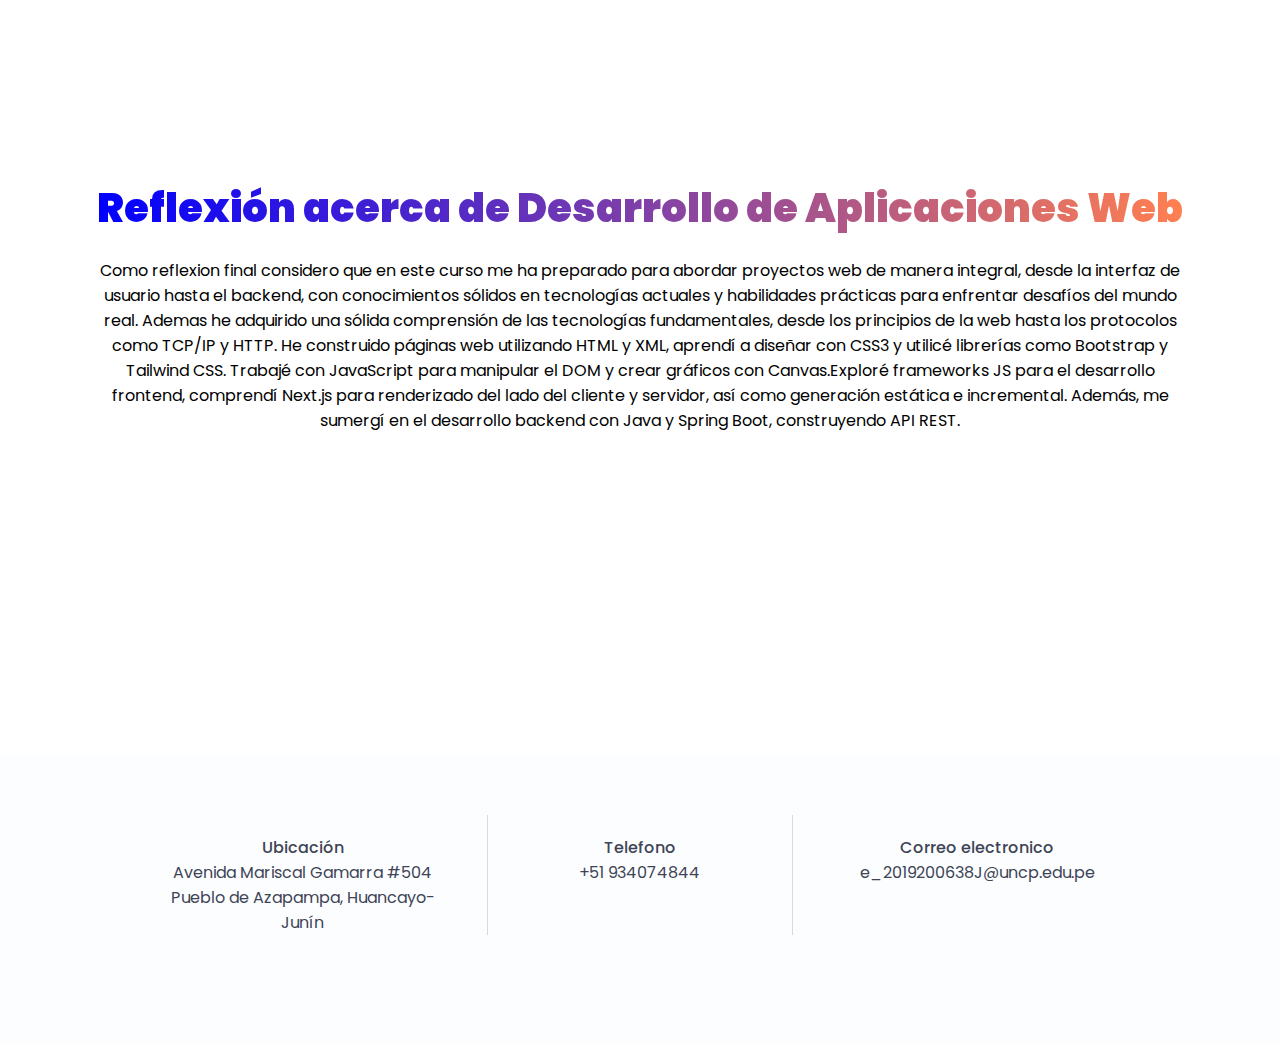
==== commit d0c6e29b: "Imagenes" ====
--- a/index.html
+++ b/index.html
@@ -160,6 +160,14 @@
         </div>
     </section>
     <!-- Descripción IF -->
+    <section class="repo-link">
+        <a href="https://drive.google.com/drive/folders/1KEC5WsFnJrAzPQ6Wrr-qrmfsYpD_HSpI?usp=sharing" target="_blank">
+            <button class="btn github-btn">
+                <i class="fab fa-github"></i>
+                Ver Proyectos
+            </button>
+        </a>
+    </section>
     <!-- Las semanas I0-->
     <section id="proyects">
         <div class="portfolio-container">
--- a/styles.css
+++ b/styles.css
@@ -568,6 +568,49 @@
 }
 
 
+.repo-link {
+    text-align: center;
+    padding: 20px;
+  }
+  
+  .btn {
+    position: relative;
+    display: inline-flex;
+    align-items: center; 
+    padding: 15px 30px;
+    border: 2px solid #0070f3;
+    border-radius: 6px;
+    color: #0070f3; 
+    text-decoration: none;
+    transition: all 0.3s ease;  
+  }
+  
+  .btn i {
+    margin-right: 10px;
+  }
+  
+  .btn:hover {
+    color: white;
+    background: #0070f3; 
+  }
+  
+  @media (max-width: 600px) {
+    .btn {  
+      display: block;
+      width: 100%; 
+    }  
+  }
+  
+  .github-btn {
+    background: #0070f3;
+    color: white;
+  }
+  
+  .github-btn:hover {
+    background: white; 
+    color: #0070f3;
+  }
+
 /* Para dispositivos Grandes (768px a más ) */
 @media (min-width:768px) {
 
@@ -591,7 +634,7 @@
 
     }
     header.abajo {
-        background: #000;
+        background: black;
         padding: 15px 20px;
     }
     
